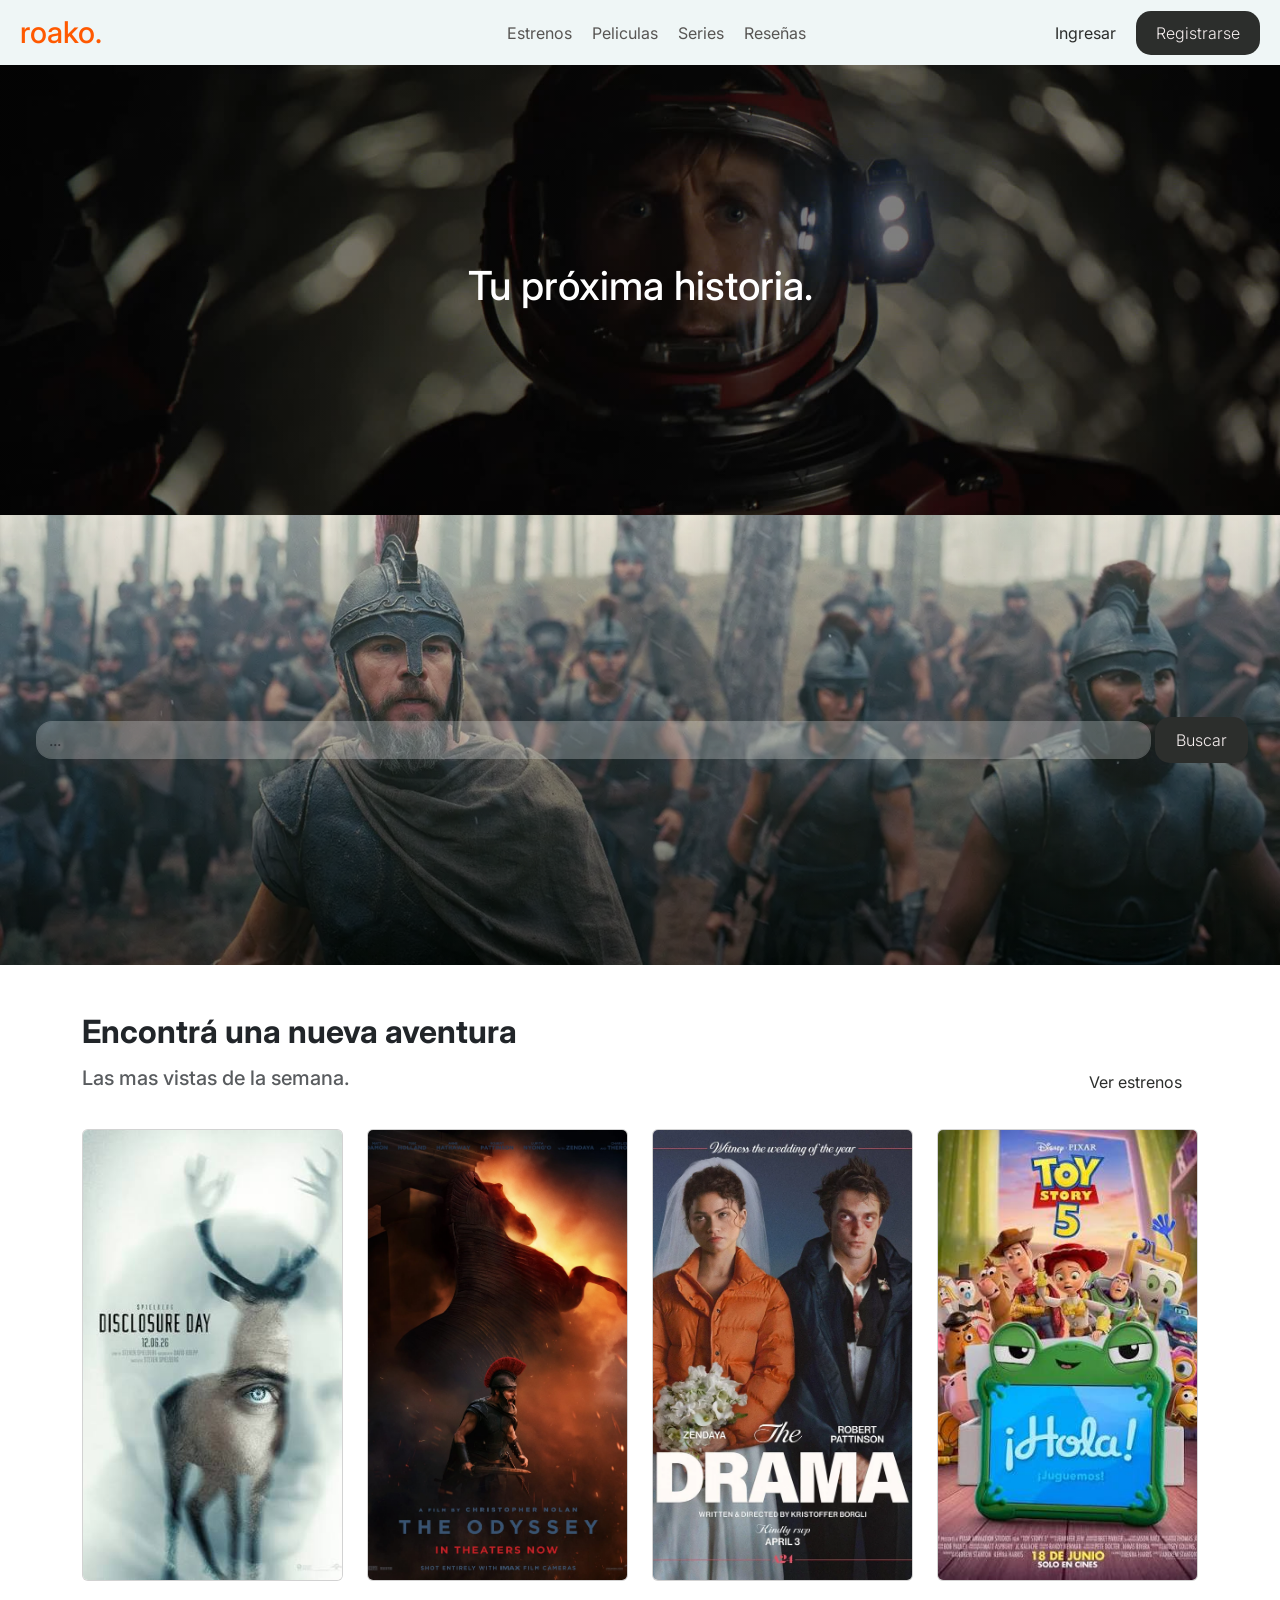
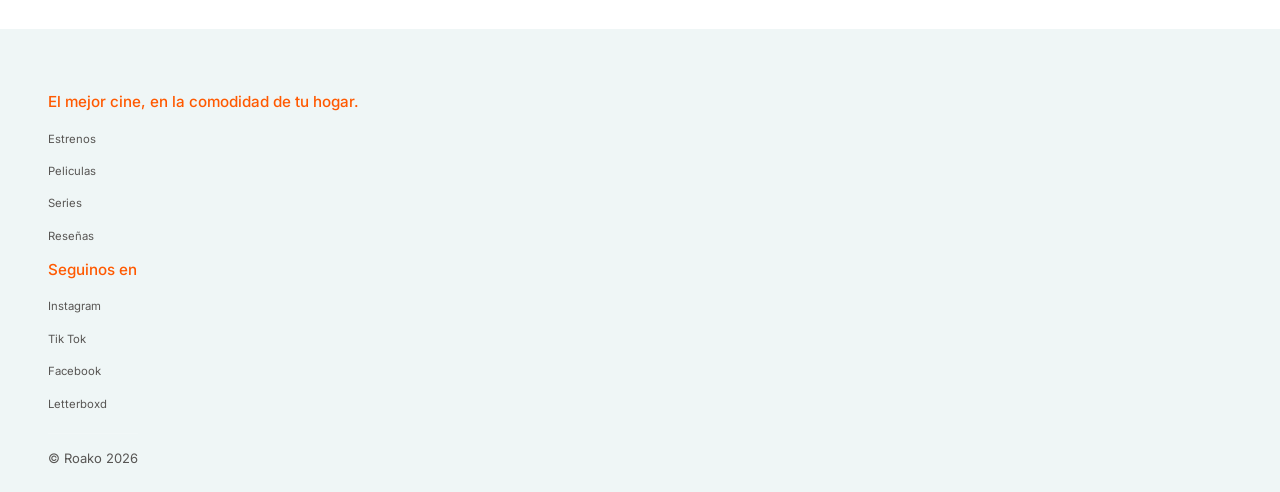
==== index.html @ 939958a4 "Se agrega galeria en index" ====
<!DOCTYPE html>
<html lang="es">
<head>
    <meta charset="UTF-8">
    <meta name="viewport" content="width=device-width, initial-scale=1.0">
    <link rel="preconnect" href="https://fonts.googleapis.com">
    <link rel="preconnect" href="https://fonts.gstatic.com" crossorigin>
    <link href="https://fonts.googleapis.com/css2?family=Inter:ital,opsz,wght@0,14..32,100..900;1,14..32,100..900&display=swap" rel="stylesheet">
    <link rel="icon" type="image/icon" href="/img/favicon-32x32.png">
    <link href="https://cdn.jsdelivr.net/npm/bootstrap@5.3.8/dist/css/bootstrap.min.css" rel="stylesheet" integrity="sha384-sRIl4kxILFvY47J16cr9ZwB07vP4J8+LH7qKQnuqkuIAvNWLzeN8tE5YBujZqJLB" crossorigin="anonymous">
    <link rel="stylesheet" href="./css/styles.css">
    <title>roako.</title>
</head>

<body>
    <header>
        <nav class="navegacion">
            <div class="logo">
                <a href="index.html">roako.</a>
            </div>
            <ul class="lista-nav">
                <li class="item"><a href="pages/estrenos.html">Estrenos</a></li>
                <li class="item"><a href="pages/peliculas.html">Peliculas</a></li>
                <li class="item"><a href="pages/series.html">Series</a></li>
                <li class="item"><a href="pages/resenas.html">Reseñas</a></li>
            </ul>
            <div class="botones-sesion">
                <a href="#" class="btn-ingresar">Ingresar</a>
                <a href="#" class="btn-principal">Registrarse</a>
            </div>
        </nav>
    </header>

    <main>
        <section>
        <div class=" container-fluid hero">
            <h1>Tu próxima historia.</h1>
        </div>
        </section>
    
        <section>
            <div class=" d-flex container-fluid hero-2">
                <form class="d-flex w-100" role="search">
                    <input class="form-control text-light bg-light  bg-opacity-25 border-light border-opacity-25 shadow-none rounded-4 m-1 " type="search" placeholder="..." aria-label="Buscar">
                    <button class="btn btn-principal" type="submit">Buscar</button>
                </form>
            </div>
        </section>

        <section class="container my-5">
            <h2 class="fw-bold">Encontrá una nueva aventura</h2>
            <div class="d-flex justify-content-beetween align-items-center mb-4">
                <h5 class="text-muted">Las mas vistas de la semana.</h5>
                <a href="/pages/estrenos.html" class="btn btn-ingresar ms-auto">Ver estrenos</a>
            </div>
        
            <div class="row g-4">
                <div class="col-6 col-md-3">
                    <div class="card">
                        <img src="/img/poster1.jpeg" class="card-img" alt="Disclosure Day Poster"/>
                    </div>
                </div>

                <div class="col-6 col-md-3">
                    <div class="card">
                        <img src="/img/poster20.jpg" class="card-img" alt="La Odisea Poster"/>
                    </div>
                </div>

                <div class="col-6 col-md-3">
                    <div class="card">
                        <img src="/img/poster21.webp" class="card-img" alt="El Drama Poster"/>
                    </div>
                </div>

                <div class="col-6 col-md-3">
                    <div class="card">
                        <img src="/img/poster22.jpeg" class="card-img" alt="Toy Story 5 Poster"/>
                    </div>
                </div>
            </div>
            <!-- <div class="row g-3">
            <div class="col-md-3">
            <div class="card h-100">
                        <img src="/img/poster1.jpeg" class="card-img-top" alt="Disclosure Day"/>
              <div class="card-body">
                <h5 class="card-title">
                  <a href="/html/descripcion-hospedaje.html">Disclosure Day</a>
                </h5>
              </div>
            </div>
          </div>
          < -->
      </section>

    </main>


    <footer class="general-footer">
        <div class="contenedor-footer">
            <h3>El mejor cine, en la comodidad de tu hogar.</h3>
            <ul class="lista-footer">
                <li class="item"><a href="pages/estrenos.html">Estrenos</a></li>
                <li class="item"><a href="pages/peliculas.html">Peliculas</a></li>
                <li class="item"><a href="pages/series.html">Series</a></li>
                <li class="item"><a href="pages/resenas.html">Reseñas</a></li>
            </ul>
        </div>

        <div class="contenedor-footer">
            <h3>Seguinos en</h3>
            <ul class="lista-footer">
                <li class="item"><a href="#">Instagram</a></li>
                <li class="item"><a href="#">Tik Tok</a></li>
                <li class="item"><a href="#">Facebook</a></li>
                <li class="item"><a href="#">Letterboxd</a></li>
            </ul>
        </div>
        

        <div class="copyright"> 
            <p>© Roako 2026</p>
        </div>
            
    </footer>
    <script src="https://cdn.jsdelivr.net/npm/bootstrap@5.3.8/dist/js/bootstrap.bundle.min.js" integrity="sha384-FKyoEForCGlyvwx9Hj09JcYn3nv7wiPVlz7YYwJrWVcXK/BmnVDxM+D2scQbITxI" crossorigin="anonymous"></script>
</body>
</html>
---- css/styles.css ----
* {
  margin: 0px;
  padding: 0px;
  box-sizing: border-box;
}

:root {
  --color-fondo: #eff6f6;
  --color-logo: #2c2e2c;
  --color-texto-links: #585654;
  --color-texto-claro: #f6efef;
  --color-acento: #ff5900;
  --transicion-rapida: 0.2s ease;
}

/* FONTS */
body {
  font-family: "Inter", sans-serif;
  font-optical-sizing: auto;
  font-style: normal;
}

/* LINKS */
a {
  text-decoration: none;
}

a:focus-visible,
button:focus-visible {
  outline: 2px solid var(--color-acento);
  outline-offset: 3px;
  border-radius: 4px;
}

/* NAVBAR */
.navegacion {
  display: flex;
  align-items: center;
  justify-content: space-between;
  padding: 10px 20px;
  background-color: var(--color-fondo);
  flex-wrap: wrap;
}

.logo {
  flex: 1;
}

.logo a {
  color: var(--color-acento);
  font-size: 30px;
  font-weight: 500;
}

.lista-nav {
  list-style: none;
  display: flex;
  align-items: center;
  justify-content: center;
  gap: 20px;
  margin: 0;
  font-weight: 400;
}

.lista-nav a {
  color: var(--color-texto-links);
  transition: color var(--transicion-rapida);
}

.lista-nav a:hover,
.lista-nav a.activo {
  color: var(--color-logo);
  font-weight: 500;
}

.botones-sesion {
  display: flex;
  flex: 1;
  justify-content: flex-end;
  align-items: center;
  gap: 5px;
}

/* BOTONES */
.btn-ingresar {
  color: var(--color-logo);
  padding: 10px 15px;
  font-weight: 400;
  margin-left: 20px;
  transition: color var(--transicion-rapida);
}

.btn-ingresar:hover {
  color: var(--color-acento);
}

.btn-principal {
  background-color: var(--color-logo);
  color: var(--color-texto-claro);
  padding: 10px 20px;
  border-radius: 15px;
  font-weight: 300;
  transition: background-color var(--transicion-rapida);
}

.btn-principal:hover {
  background-color: var(--color-acento);
  color: var(--color-texto-claro);
}

/* --------------- SEARCH BAR -------------------*/
input.form-control[type=search]:hover {
  background-color: rgba(0, 0, 0, 0.35) !important;
}

input.form-control[type=search]:focus-visible {
  outline: 2px solid var(--color-acento);
}

button.btn-principal:focus-visible {
  outline: 2px solid var(--color-acento);
  outline-offset: 2px;
  border-radius: 15px;
}

/* ============================
     MEDIA QUERY - PANTALLAS CHICAS
  ============================ */
@media (max-width: 768px) {
  .logo {
    order: 1;
    flex: 1;
  }
  .botones-sesion {
    order: 2;
    flex: 1;
  }
  .lista-nav {
    order: 3;
    flex: 0 0 100%;
    display: flex;
    overflow-x: auto;
    scroll-behavior: smooth;
    padding: 12px 0;
    gap: 12px;
    justify-content: center;
    scrollbar-width: none;
  }
  .lista-nav::-webkit-scrollbar {
    display: none;
  }
  .lista-nav .item {
    flex: 0 0 auto;
  }
  .lista-nav a {
    background-color: rgba(44, 46, 44, 0.05);
    padding: 6px 14px;
    border-radius: 20px;
    font-size: 14px;
    white-space: nowrap;
  }
}



/* --------------- CARDS ----------------- */

.card img {
  height: 450px;
  width: 100%;
  object-fit: cover;

}

/* --------------- FOOTER ---------------- */
.general-footer {
  display: flex;
  flex-direction: column;
  justify-content: space-around;
  align-items: flex-start;
  flex-wrap: wrap;
  padding: 3rem 3rem 1.5rem;
  font-size: 0.85rem;
  background-color: var(--color-fondo);
}

.contenedor-footer h3 {
  color: var(--color-acento);
  font-weight: 500;
  font-size: 0.95rem;
  margin-top: 1rem;
  margin-bottom: 1rem;
}

.lista-footer {
  list-style: none;
  display: flex;
  flex-direction: column;
  gap: 12px;
  margin: 0;
  padding: 0;
}

.lista-footer a {
  color: var(--color-texto-links);
  text-decoration: none;
  transition: color var(--transicion-rapida);
  font-size: smaller;
}

.lista-footer a:hover {
  color: var(--color-logo);
  font-weight: 500;
}

.copyright {
  flex-basis: 100%;
  text-align: center;
  margin-top: 20px;
  padding-top: 15px;
  border-top: 1px solid rgba(255, 255, 255, 0.1);
}

.copyright p {
  color: var(--color-texto-links);
  font-size: 13px;
  margin: 0;
}

/* HERO  */
.hero {
  display: flex;
  padding: 0 2rem;
  align-items: center;
  justify-content: center;
  height: 50vh;
  color: white;
  margin: 0 auto;
  background: linear-gradient(rgba(0, 0, 0, 0.5), rgba(0, 0, 0, 0.5)), url("../img/proyecto1.jpg") center/cover no-repeat;
}

.hero-2 {
  align-items: center;
  display: flex;
  justify-content: center;
  padding: 0 2rem;
  height: 50vh;
  color: rgba(255, 255, 255, 0.276);
  margin: 0 auto;
  font-size: 30px;
  background: linear-gradient(rgba(233, 229, 229, 0.188), rgba(0, 0, 0, 0.5)), url("../img/odisea.webp") center/cover no-repeat;
}

/*# sourceMappingURL=styles.css.map */
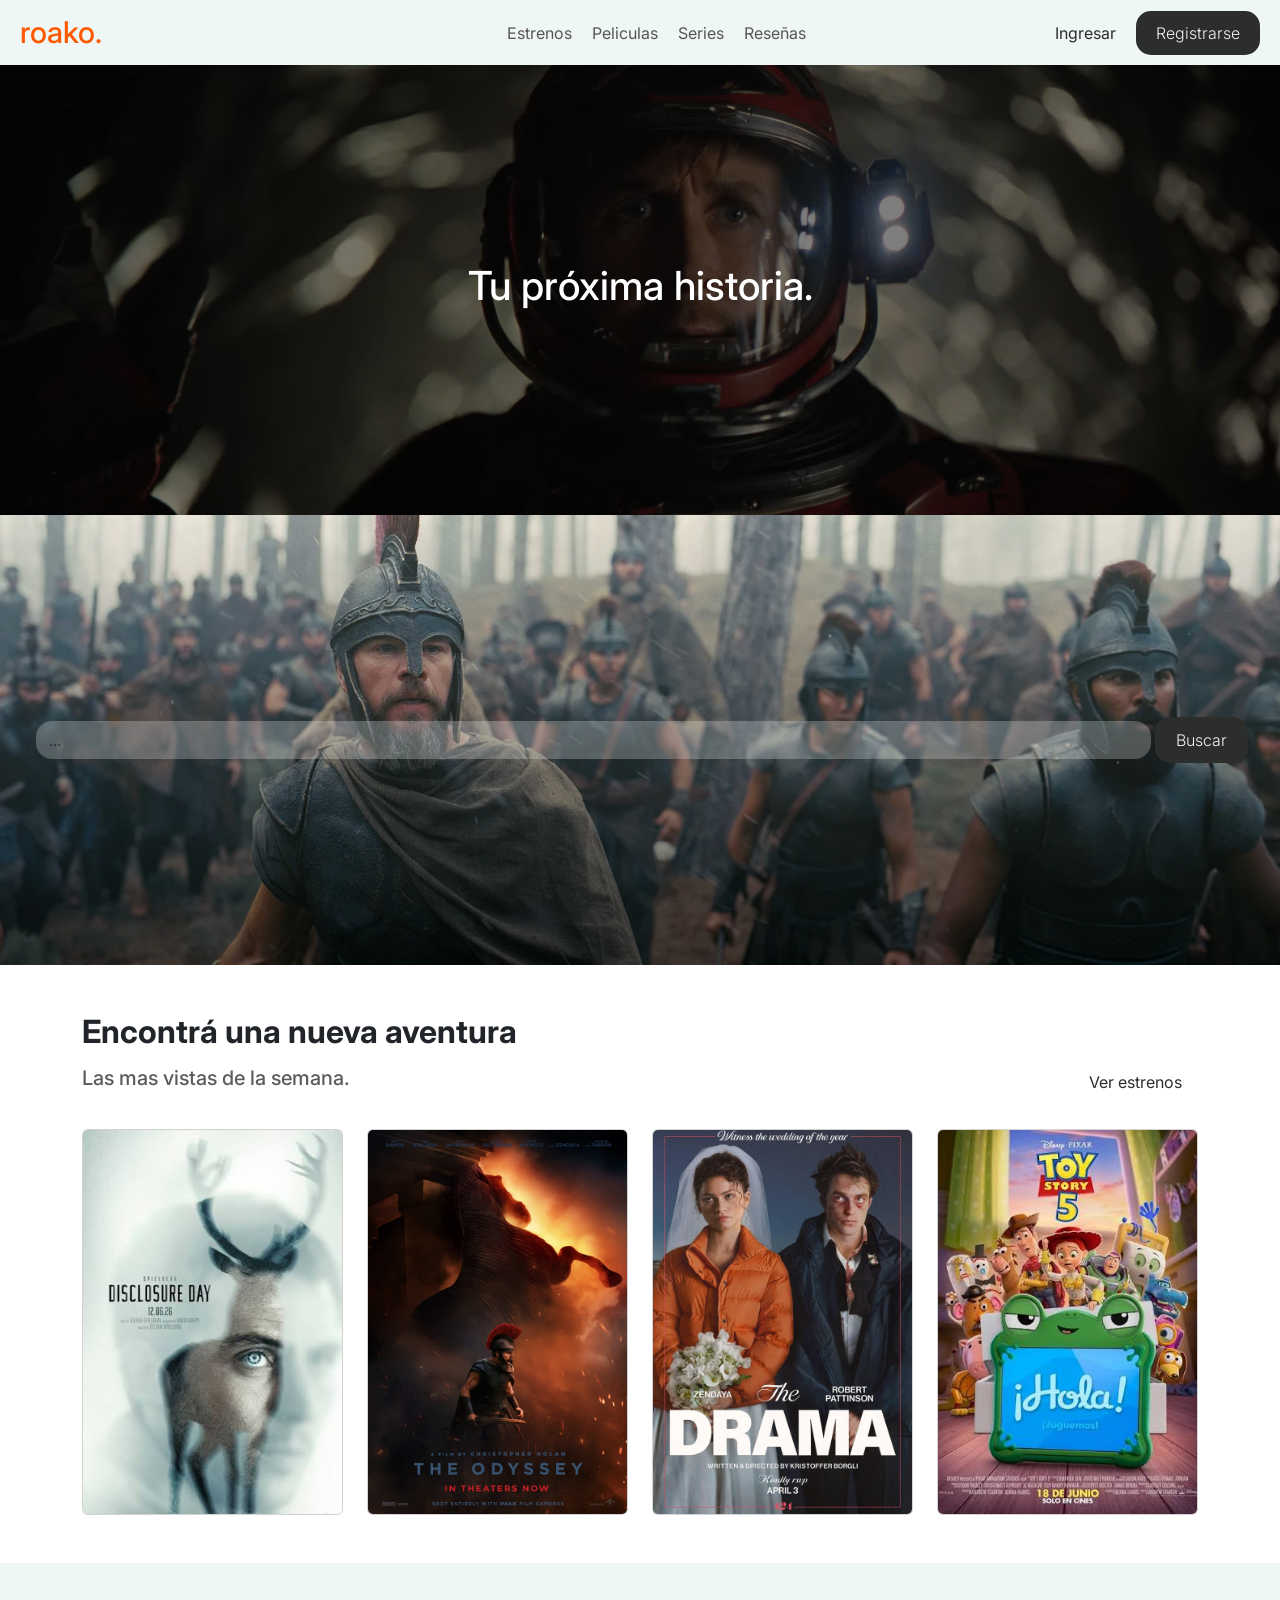
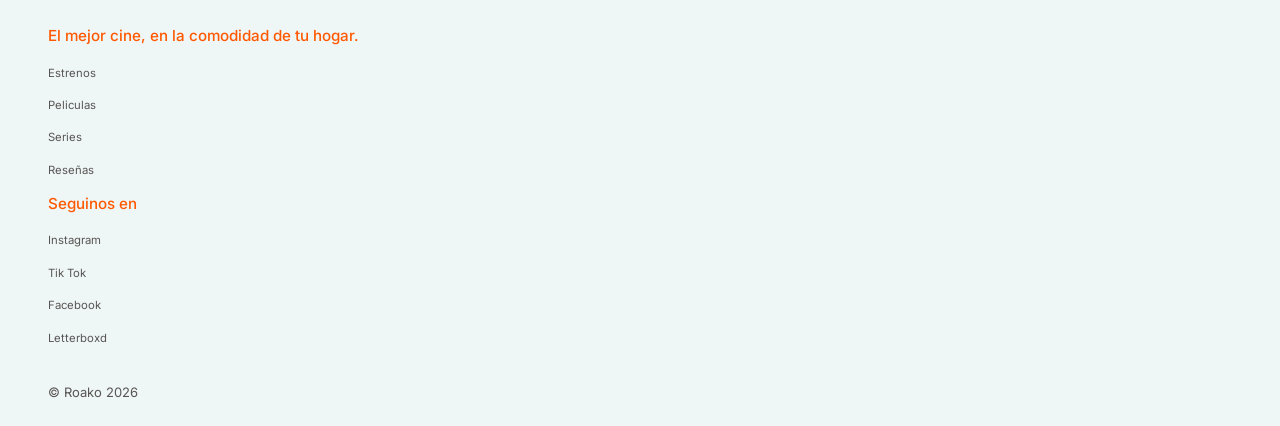
==== commit dbbb05e5: "se actualiza galeria index" ====
--- a/index.html
+++ b/index.html
@@ -57,7 +57,7 @@
             <div class="row g-4">
                 <div class="col-6 col-md-3">
                     <div class="card">
-                        <img src="/img/poster1.jpeg" class="card-img" alt="Disclosure Day Poster"/>
+                        <img src="img/poster1.jpeg" class="card-img" alt="Disclosure Day Poster"/>
                     </div>
                 </div>
 
--- a/css/styles.css
+++ b/css/styles.css
@@ -166,7 +166,7 @@
 /* --------------- CARDS ----------------- */
 
 .card img {
-  height: 450px;
+  height: 24rem;
   width: 100%;
   object-fit: cover;
 
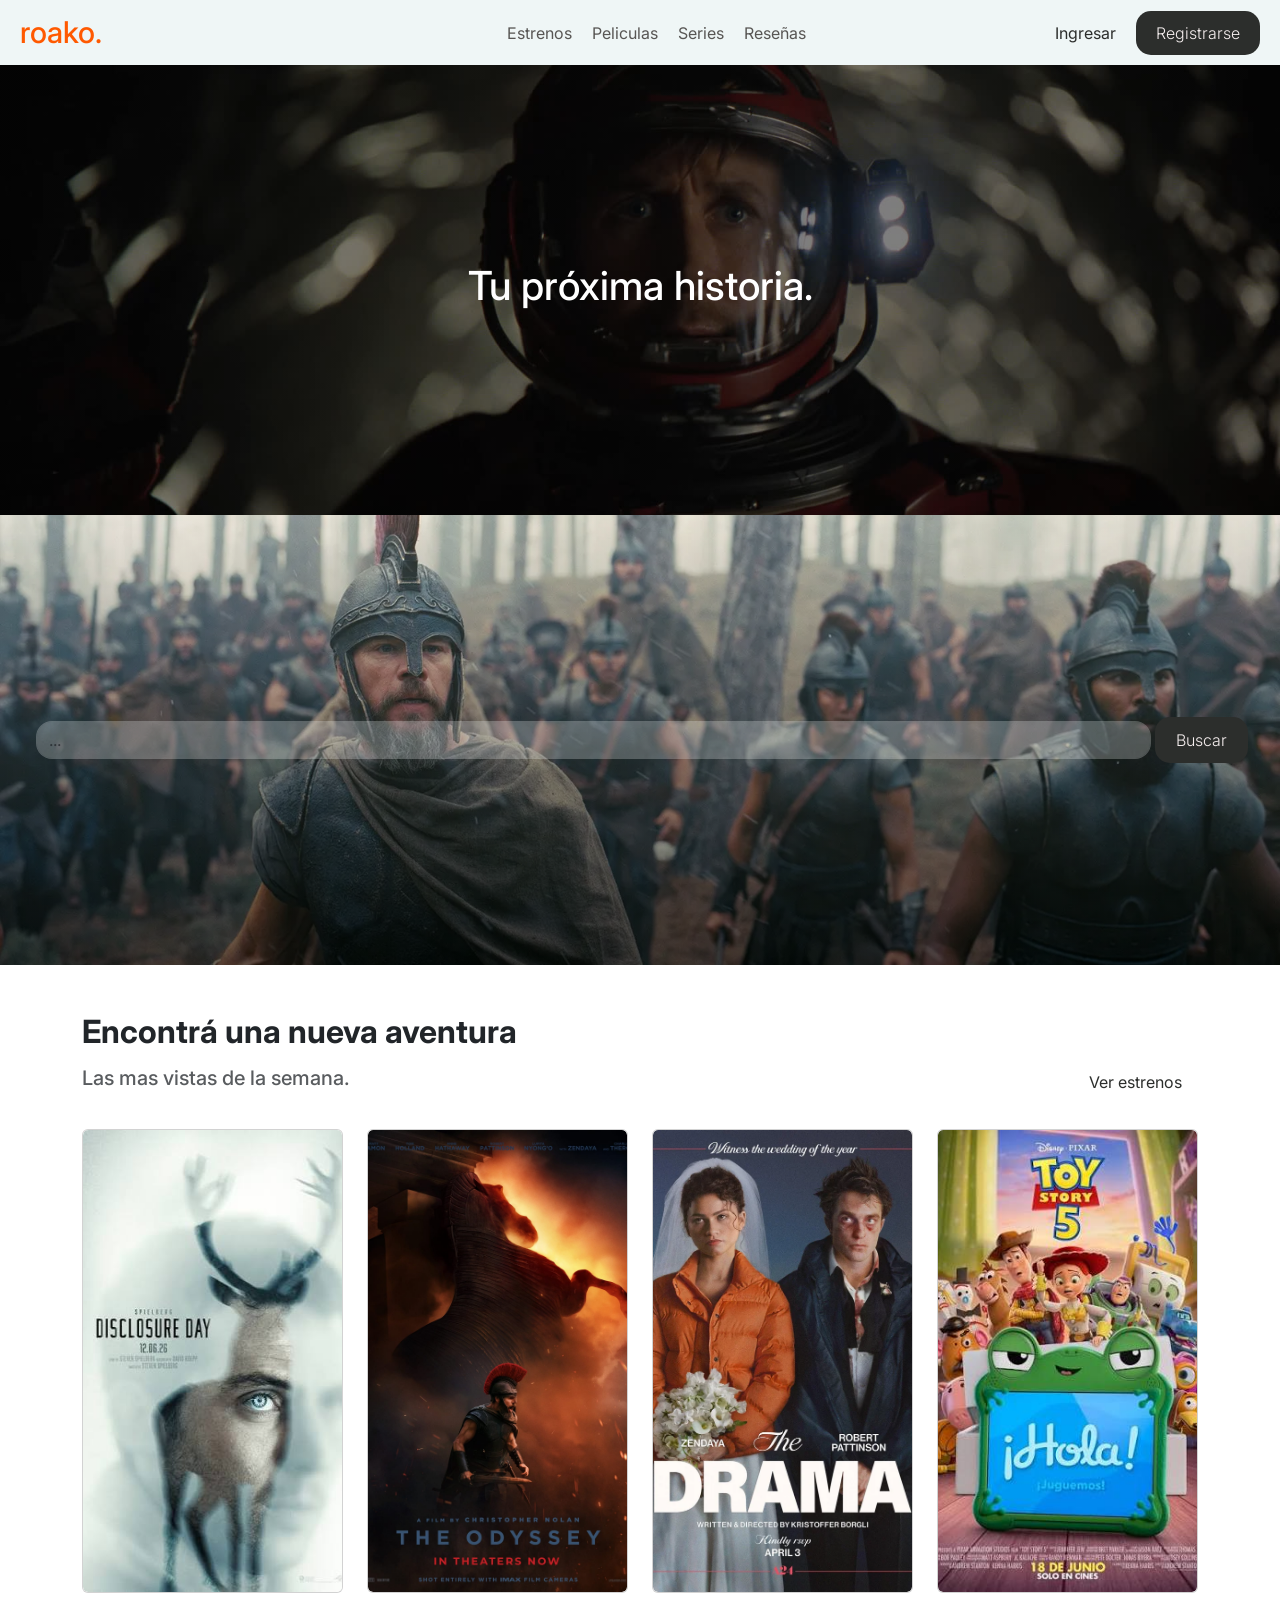
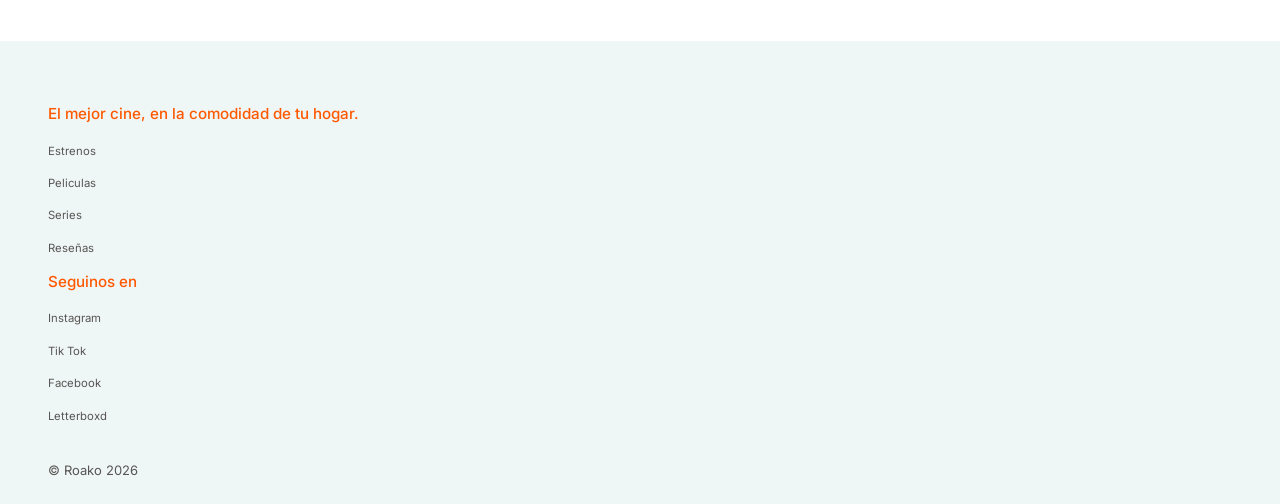
==== commit 817759e1: "Se arregla galeria" ====
--- a/index.html
+++ b/index.html
@@ -51,31 +51,31 @@
             <h2 class="fw-bold">Encontrá una nueva aventura</h2>
             <div class="d-flex justify-content-beetween align-items-center mb-4">
                 <h5 class="text-muted">Las mas vistas de la semana.</h5>
-                <a href="/pages/estrenos.html" class="btn btn-ingresar ms-auto">Ver estrenos</a>
+                <a href="pages/estrenos.html" class="btn btn-ingresar ms-auto">Ver estrenos</a>
             </div>
         
             <div class="row g-4">
-                <div class="col-6 col-md-3">
-                    <div class="card">
+                <div class="col-12 col-md-3">
+                    <div class="card card-fixed">
                         <img src="img/poster1.jpeg" class="card-img" alt="Disclosure Day Poster"/>
                     </div>
                 </div>
 
-                <div class="col-6 col-md-3">
-                    <div class="card">
-                        <img src="/img/poster20.jpg" class="card-img" alt="La Odisea Poster"/>
+                <div class="col-12 col-md-3">
+                    <div class="card card-fixed">
+                        <img src="img/poster20.jpg" class="card-img" alt="La Odisea Poster"/>
                     </div>
                 </div>
 
-                <div class="col-6 col-md-3">
-                    <div class="card">
-                        <img src="/img/poster21.webp" class="card-img" alt="El Drama Poster"/>
+                <div class="col-12 col-md-3">
+                    <div class="card card-fixed">
+                        <img src="img/poster21.webp" class="card-img" alt="El Drama Poster"/>
                     </div>
                 </div>
 
-                <div class="col-6 col-md-3">
-                    <div class="card">
-                        <img src="/img/poster22.jpeg" class="card-img" alt="Toy Story 5 Poster"/>
+                <div class="col-12 col-md-3">
+                    <div class="card card-fixed">
+                        <img src="img/poster22.jpeg" class="card-img" alt="Toy Story 5 Poster"/>
                     </div>
                 </div>
             </div>
--- a/css/styles.css
+++ b/css/styles.css
@@ -165,12 +165,20 @@
 
 /* --------------- CARDS ----------------- */
 
-.card img {
-  height: 24rem;
+.card-fixed{
   width: 100%;
+  aspect-ratio: 9 / 16; 
+  overflow: hidden;
+}
+
+.card-fixed .card-img,
+.card-fixed img{
+  width: 100%;
+  height: 100%;
   object-fit: cover;
-
-}
+  display: block;
+}
+
 
 /* --------------- FOOTER ---------------- */
 .general-footer {
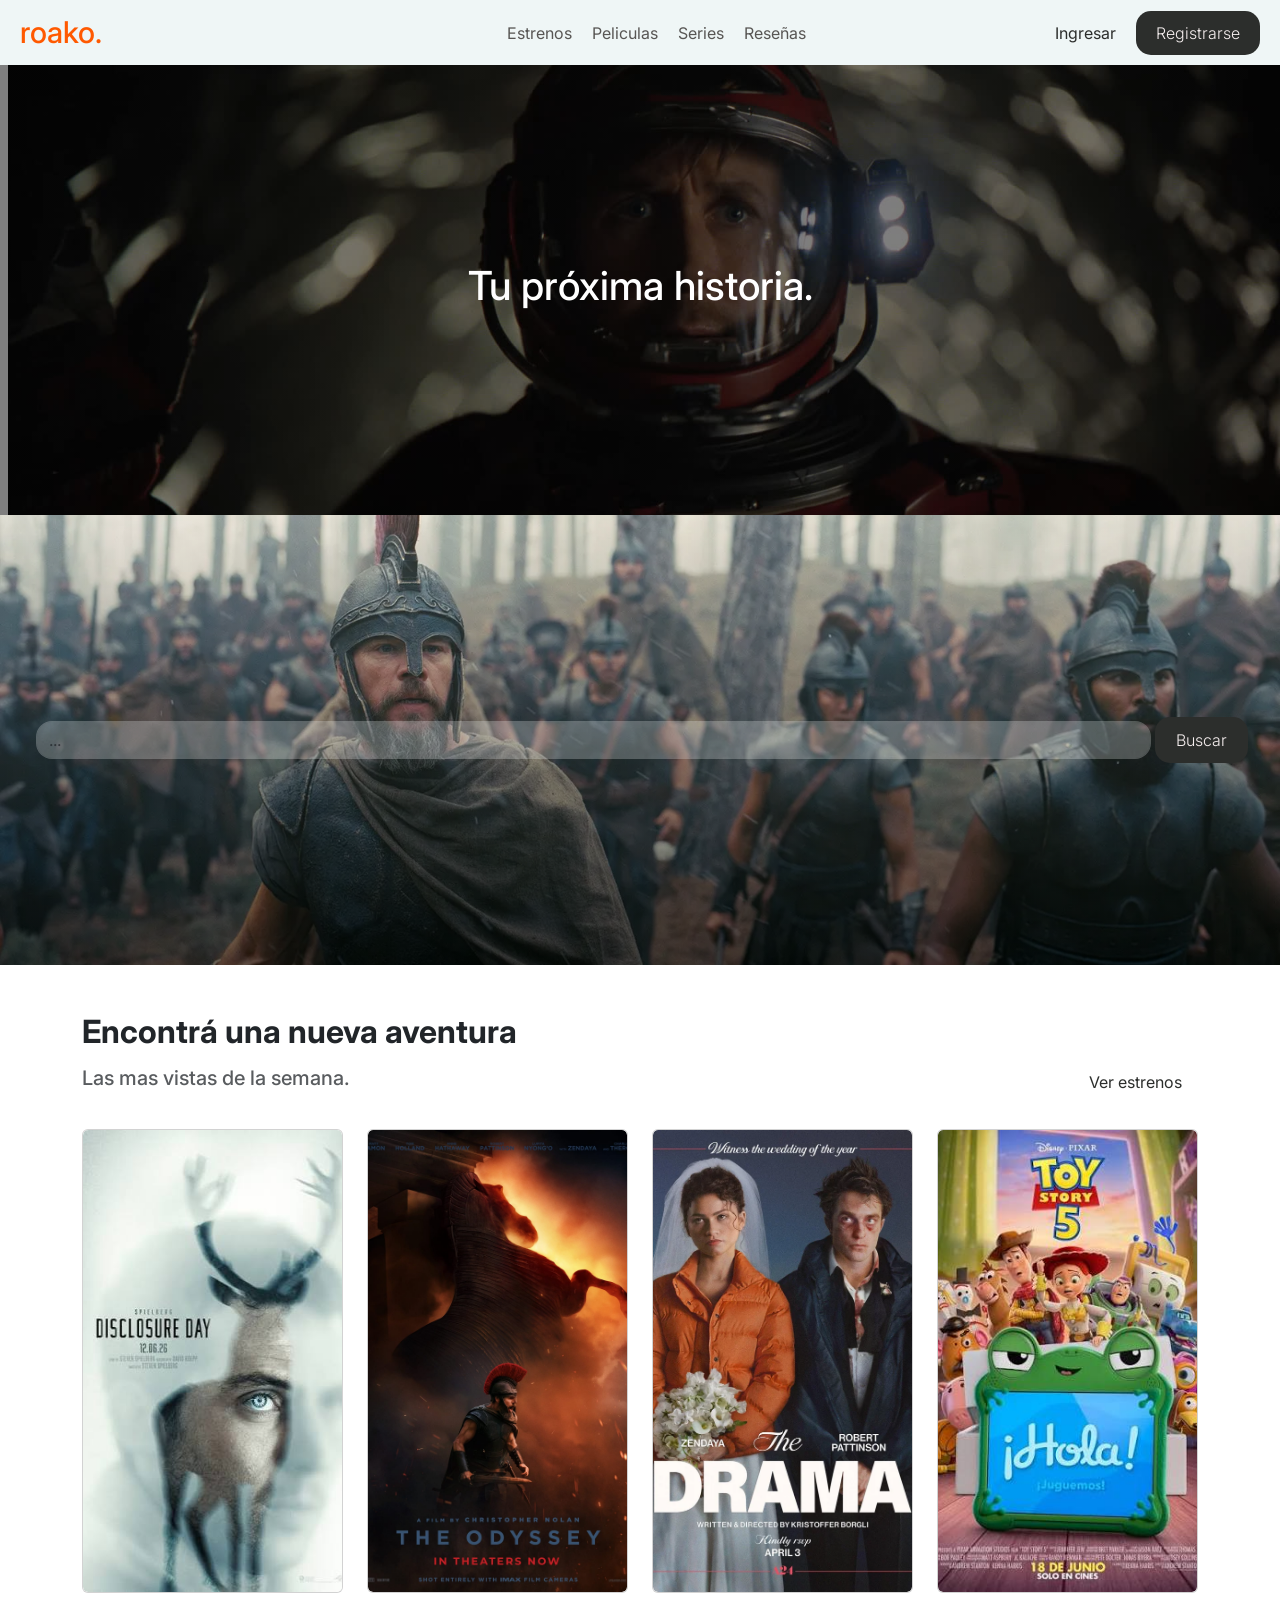
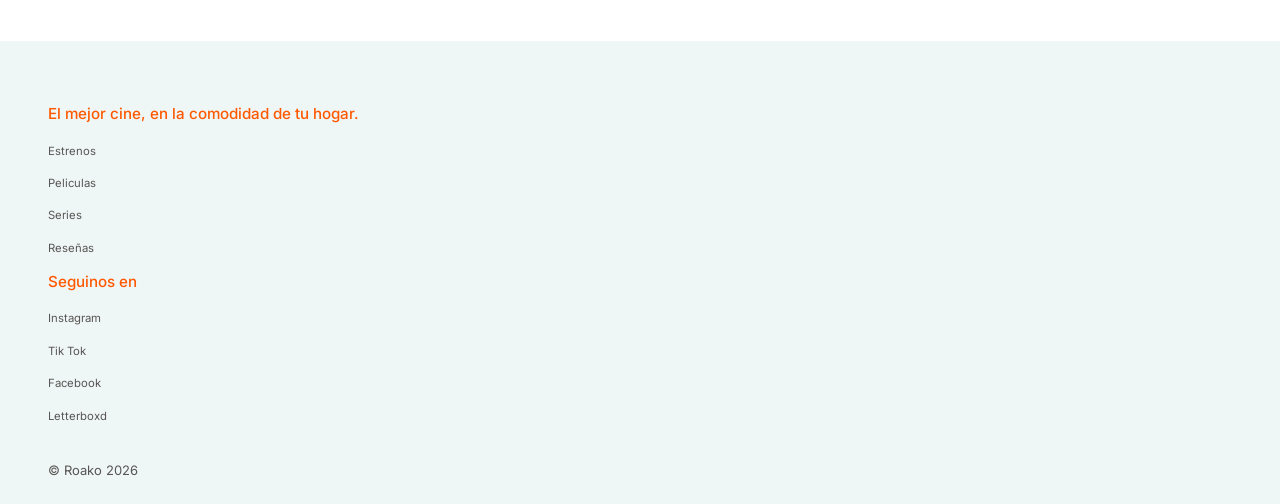
==== commit e0a0723a: "se modifican pages" ====
--- a/index.html
+++ b/index.html
@@ -79,18 +79,6 @@
                     </div>
                 </div>
             </div>
-            <!-- <div class="row g-3">
-            <div class="col-md-3">
-            <div class="card h-100">
-                        <img src="/img/poster1.jpeg" class="card-img-top" alt="Disclosure Day"/>
-              <div class="card-body">
-                <h5 class="card-title">
-                  <a href="/html/descripcion-hospedaje.html">Disclosure Day</a>
-                </h5>
-              </div>
-            </div>
-          </div>
-          < -->
       </section>
 
     </main>
--- a/css/styles.css
+++ b/css/styles.css
@@ -244,7 +244,7 @@
   height: 50vh;
   color: white;
   margin: 0 auto;
-  background: linear-gradient(rgba(0, 0, 0, 0.5), rgba(0, 0, 0, 0.5)), url("../img/proyecto1.jpg") center/cover no-repeat;
+  background: linear-gradient(rgba(0, 0, 0, 0.5), rgba(0, 0, 0, 0.5)), url("../img/proyecto1.png") center/cover no-repeat;
 }
 
 .hero-2 {
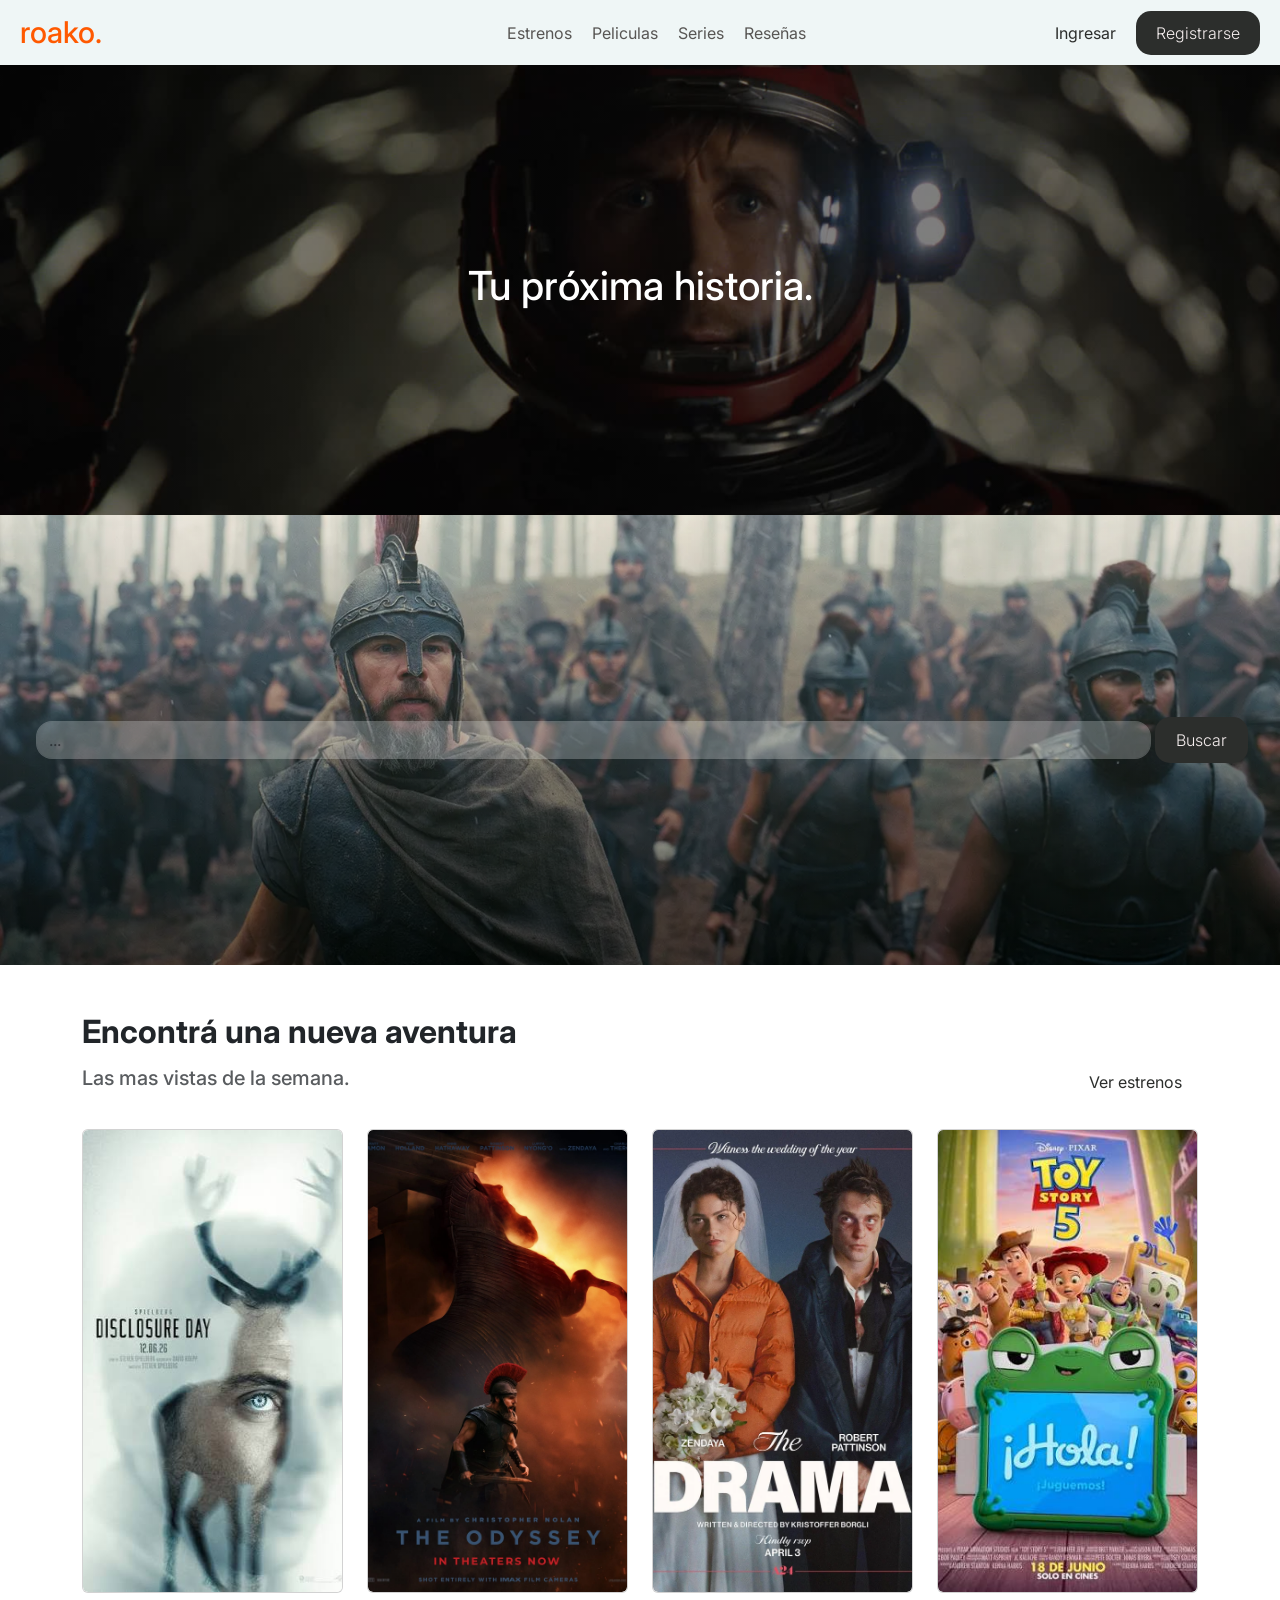
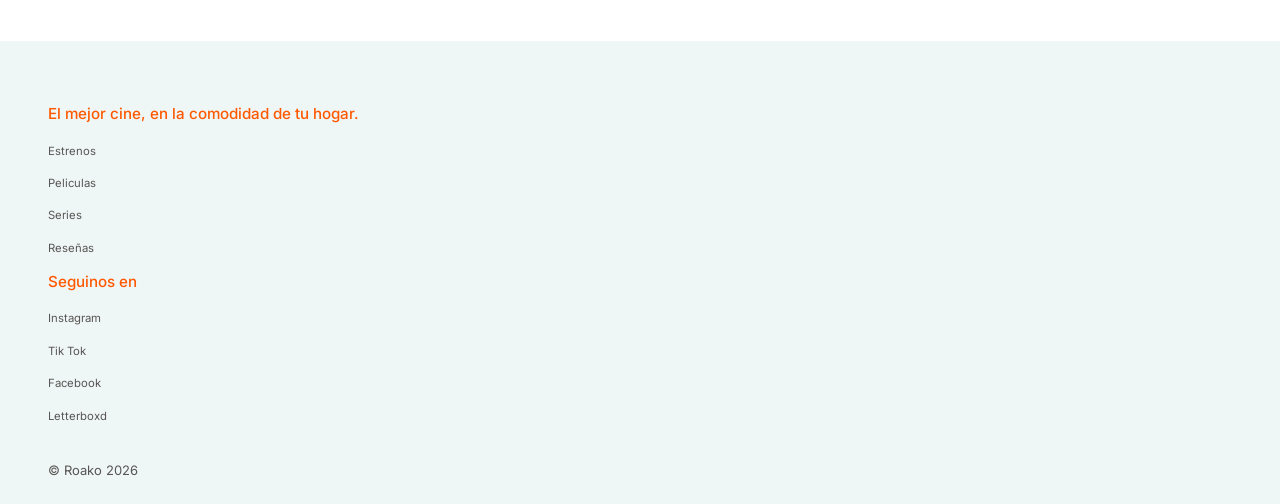
==== commit 010020d3: "se modifica page estrenos" ====
--- a/index.html
+++ b/index.html
@@ -6,10 +6,12 @@
     <link rel="preconnect" href="https://fonts.googleapis.com">
     <link rel="preconnect" href="https://fonts.gstatic.com" crossorigin>
     <link href="https://fonts.googleapis.com/css2?family=Inter:ital,opsz,wght@0,14..32,100..900;1,14..32,100..900&display=swap" rel="stylesheet">
-    <link rel="icon" type="image/icon" href="/img/favicon-32x32.png">
+    <link rel="icon" type="image/icon" href="./img/favicon-32x32.png">
     <link href="https://cdn.jsdelivr.net/npm/bootstrap@5.3.8/dist/css/bootstrap.min.css" rel="stylesheet" integrity="sha384-sRIl4kxILFvY47J16cr9ZwB07vP4J8+LH7qKQnuqkuIAvNWLzeN8tE5YBujZqJLB" crossorigin="anonymous">
     <link rel="stylesheet" href="./css/styles.css">
-    <title>roako.</title>
+    <title>roako. | Descubrí nuevas aventuras</title>
+    <meta name="description" content="Descubrí películas, series y reseñas en roako.">
+    <meta name="author" content="Agus Alonzo">
 </head>
 
 <body>
--- a/css/styles.css
+++ b/css/styles.css
@@ -31,6 +31,57 @@
   outline-offset: 3px;
   border-radius: 4px;
 }
+
+/* --------- TITULOS --------- */
+
+.titulo1 {
+  background-color: #ff5900;
+  color: #eff6f6;
+  display: flex;
+  align-items: center;
+  justify-content: center;
+  font-size: 30px;
+  padding: 40px;
+  flex-wrap: wrap;
+
+}
+
+
+/* carrusel */
+
+/* --- CONTENEDOR PRINCIPAL DEL CARRUSEL --- */
+#carouselExampleCaptions {
+  height: 500px;
+  overflow: hidden;
+  
+}
+
+#carouselExampleCaptions .carousel-inner,
+#carouselExampleCaptions .carousel-item {
+  height: 100%;
+}
+
+/* --- IMÁGENES (Estilo Banner Ancho) --- */
+#carouselExampleCaptions .carousel-item img {
+  width: 100%;
+  height: 100%;
+  object-fit: cover; /* Recorta la foto sin deformarla */
+  object-position: top center;
+}
+
+/* --- TEXTO SOBRE LA IMAGEN (Centrado absoluto) --- */
+#carouselExampleCaptions .carousel-caption {
+  /* Estiramos la caja del texto sobre todo el slide */
+  top: 0;
+  bottom: 0;
+  left: 0;
+  right: 0;
+  padding: 0;
+  background-color: rgba(0, 0, 0, 0.5);
+  
+}
+
+
 
 /* NAVBAR */
 .navegacion {
